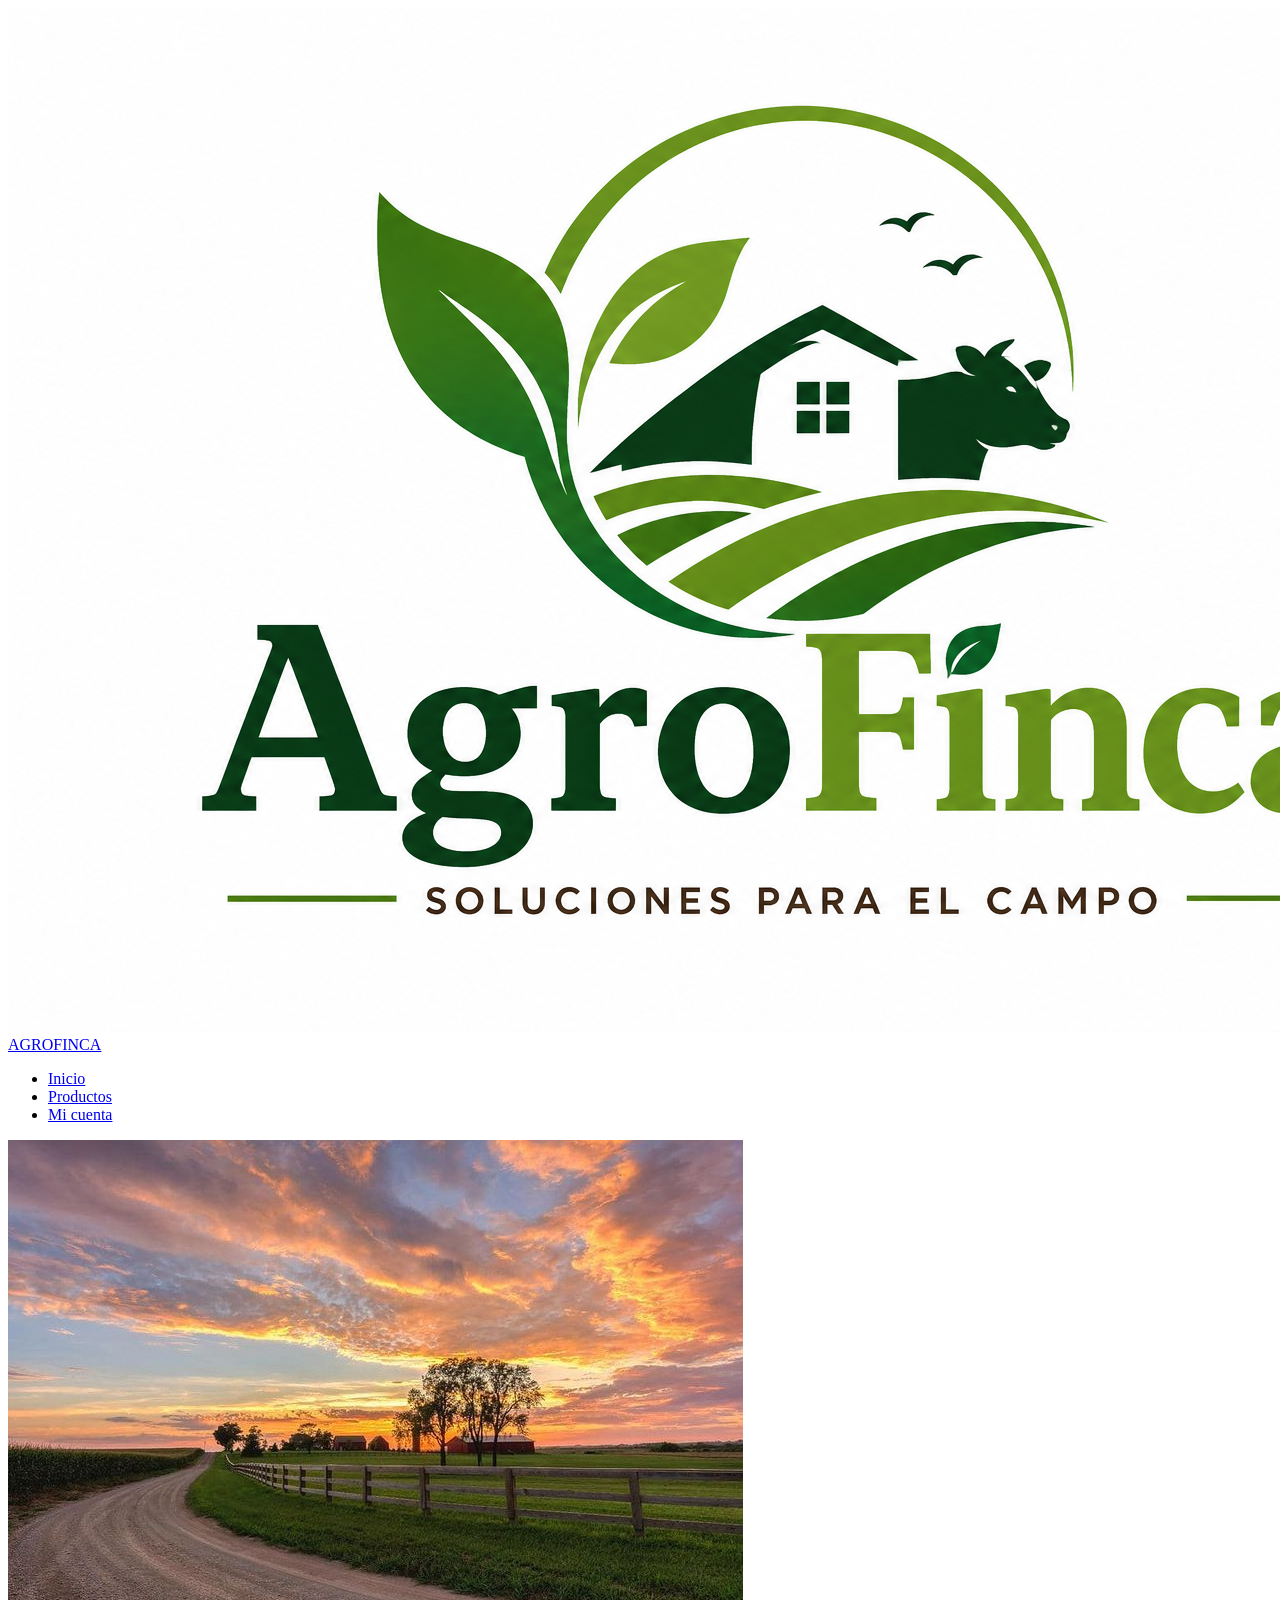
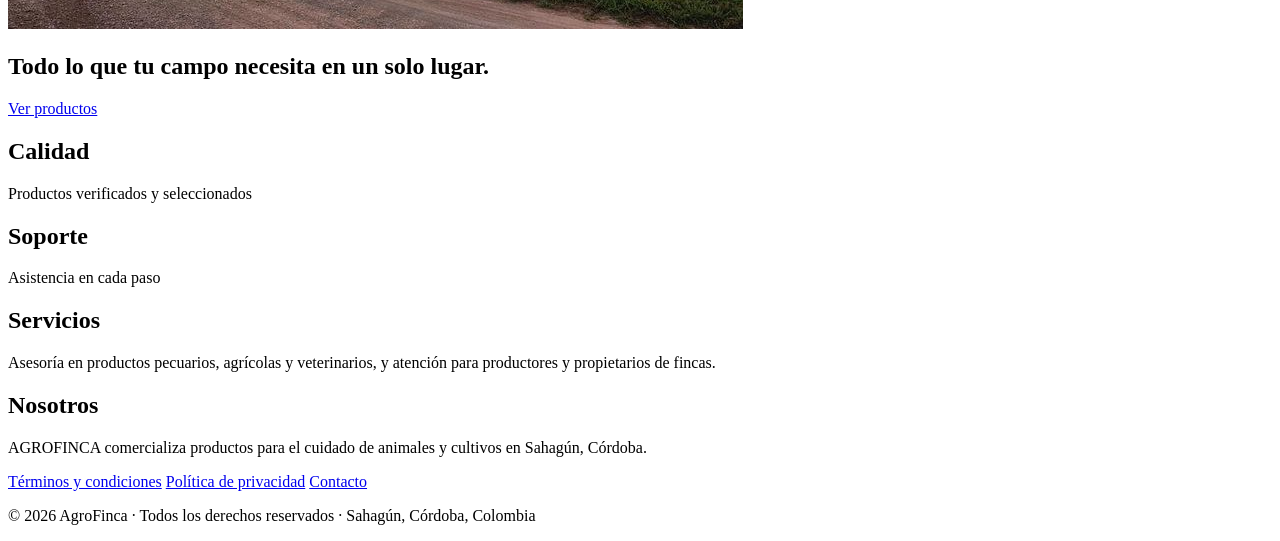
==== index.html @ 8a5b1fb6 "Add files via upload Agrega estructura HTML semántica de la página principal" ====
<!DOCTYPE html>
<html lang="es">
<head>
  <meta charset="UTF-8">
  <meta name="viewport" content="width=device-width, initial-scale=1.0">
  <title>AGROFINCA | Todo lo que tu campo necesita</title>
  <meta name="description" content="AGROFINCA: productos agropecuarios, veterinarios y alimentos para animales en Sahagún, Córdoba.">
  <link rel="preconnect" href="https://fonts.googleapis.com">
  <link href="https://fonts.googleapis.com/css2?family=Source+Sans+3:wght@400;600;700&display=swap" rel="stylesheet">
  <link rel="stylesheet" href="styles.css">
</head>
<body>

  <header class="site-header">
    <a href="index.html" class="logo"><img src="img/logo.png" alt="Logo de AGROFINCA" class="logo-img"> AGROFINCA</a>
    <nav aria-label="Menú principal">
      <ul>
        <li><a href="index.html">Inicio</a></li>
        <li><a href="productos.html">Productos</a></li>
        <li><a href="login.html">Mi cuenta</a></li>
      </ul>
    </nav>
  </header>

  <main>

    <section class="hero">
      <img src="img/hero.jpg" alt="Finca con ganado y camino de tierra">
      <h1>Todo lo que tu campo necesita en un solo lugar.</h1>
      <a href="productos.html" class="btn">Ver productos</a>

      <aside class="beneficios" aria-label="Por qué elegirnos">
        <div><h2>Calidad</h2><p>Productos verificados y seleccionados</p></div>
        <div><h2>Soporte</h2><p>Asistencia en cada paso</p></div>
      </aside>
    </section>

    <section class="info" aria-label="Servicios y nosotros">
      <article class="info__card">
        <h2>Servicios</h2>
        <p>Asesoría en productos pecuarios, agrícolas y veterinarios, y atención para productores y propietarios de fincas.</p>
      </article>
    
      <article class="info__card">
        <h2>Nosotros</h2>
        <p>AGROFINCA comercializa productos para el cuidado de animales y cultivos en Sahagún, Córdoba.</p>
      </article>
    </section>

  </main>

  <footer class="site-footer" id="contacto">
    <nav aria-label="Información legal">
      <a href="#">Términos y condiciones</a>
      <a href="#">Política de privacidad</a>
      <a href="mailto:contacto@agrofinca.com">Contacto</a>
    </nav>
    <p>© 2026 AgroFinca · Todos los derechos reservados · Sahagún, Córdoba, Colombia</p>
  </footer>

</body>
</html>
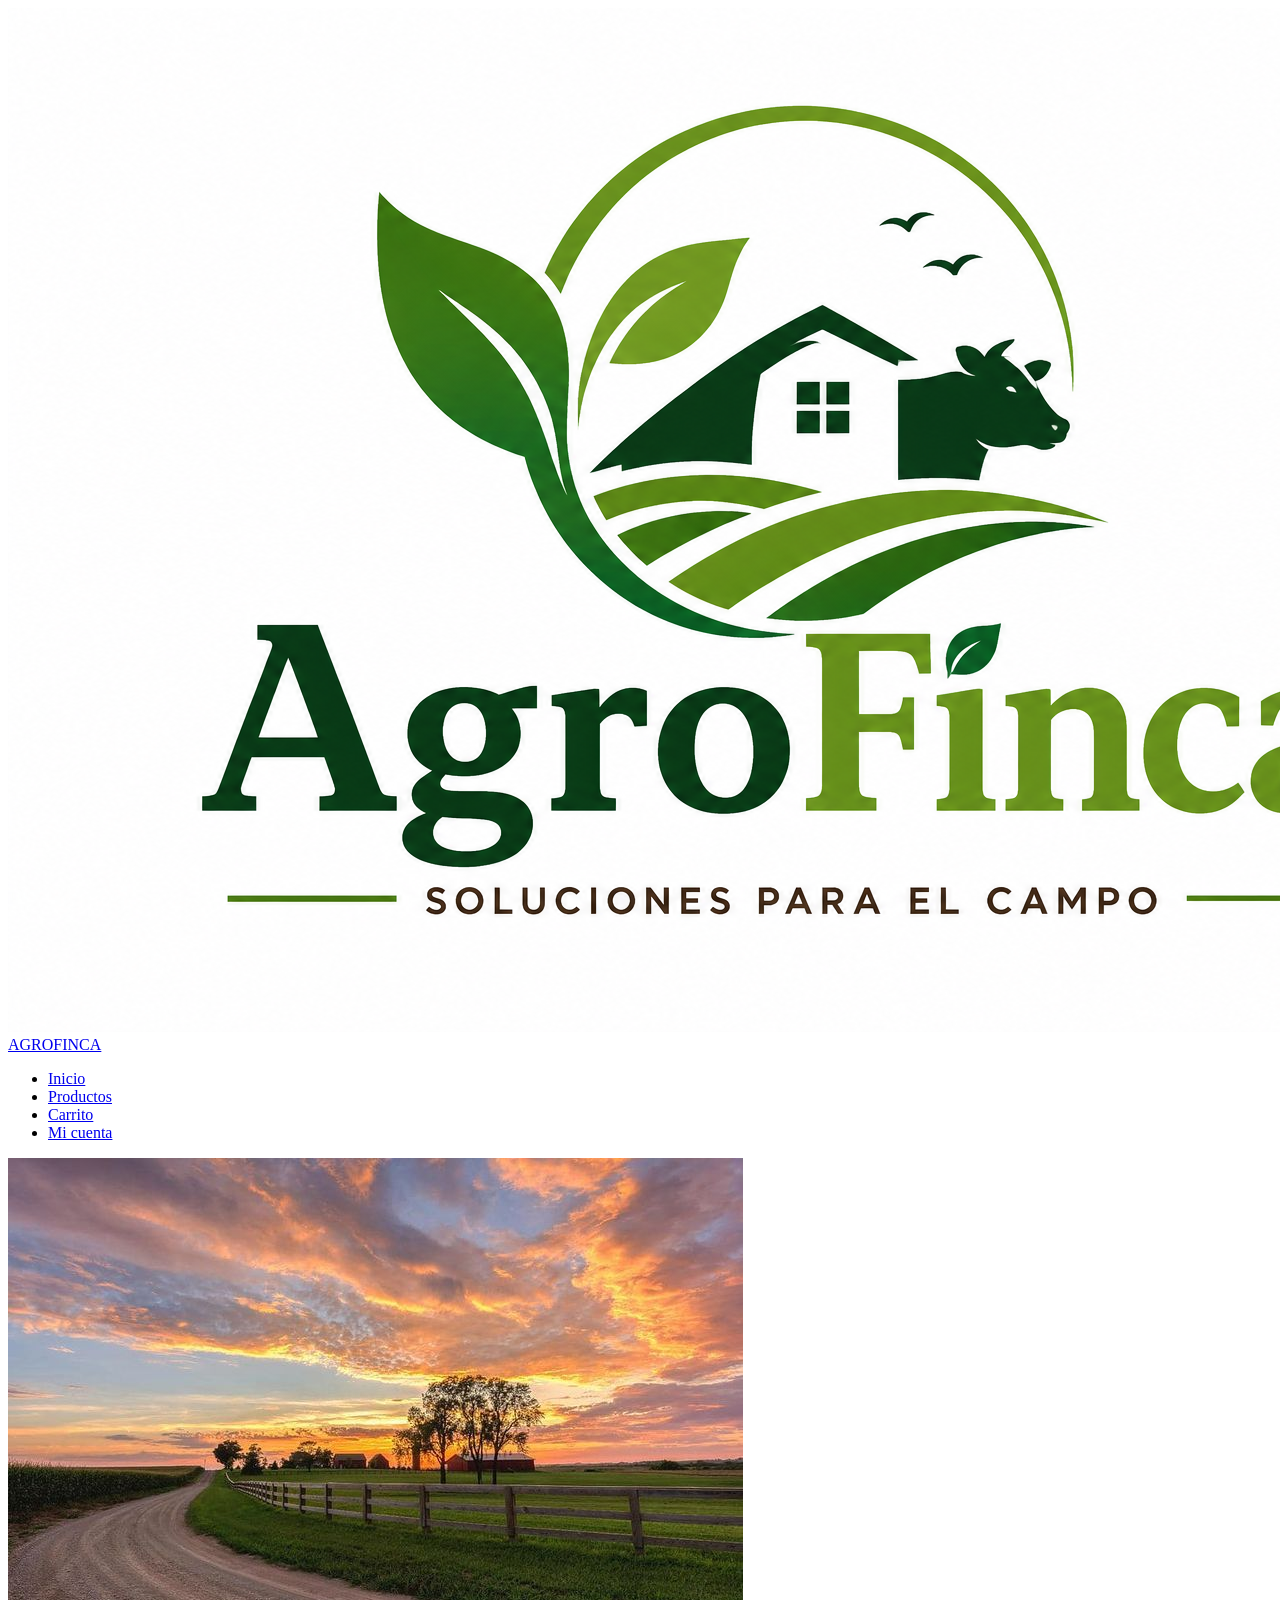
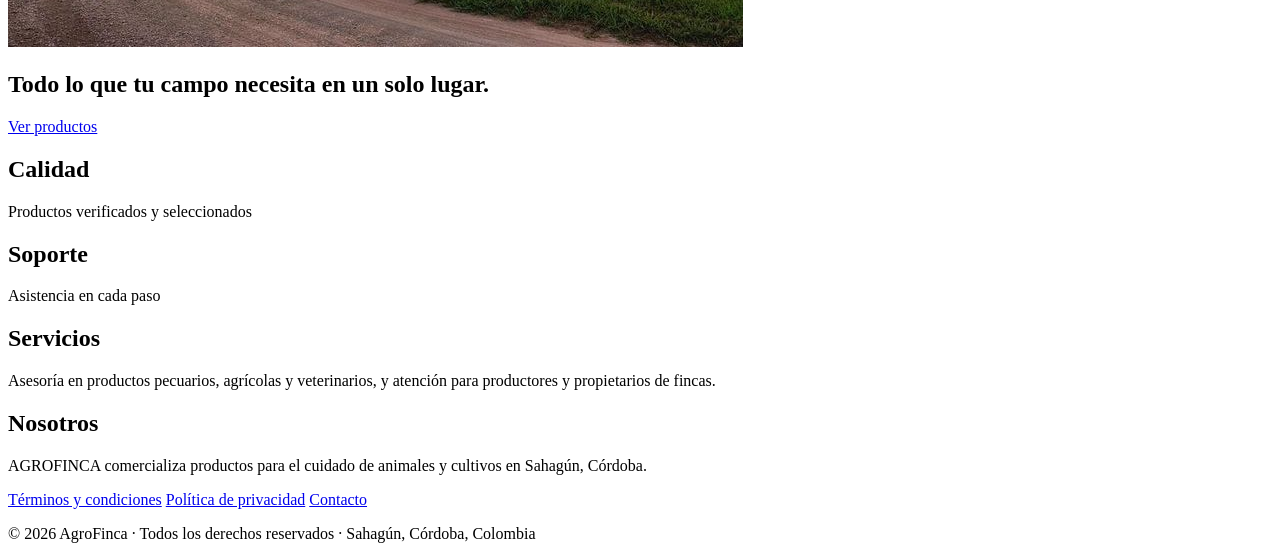
==== commit 15a8d380: "Add files via upload Agrega página de inicio con secciones de servicios y nosotros" ====
--- a/index.html
+++ b/index.html
@@ -17,6 +17,7 @@
       <ul>
         <li><a href="index.html">Inicio</a></li>
         <li><a href="productos.html">Productos</a></li>
+        <li><a href="carrito.html">Carrito</a></li>
         <li><a href="login.html">Mi cuenta</a></li>
       </ul>
     </nav>
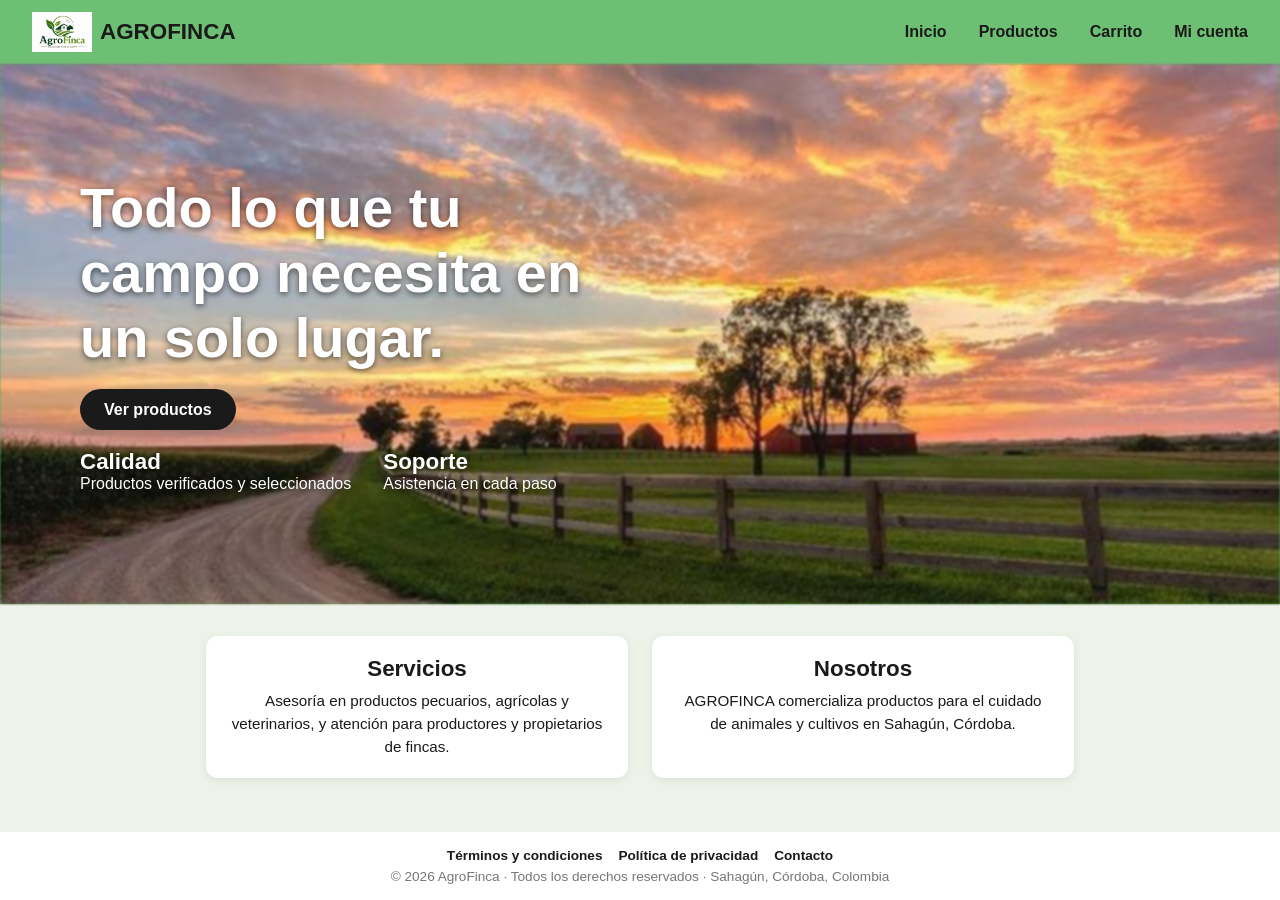
==== commit c14bed26: "Add files via upload Agrega página de inicio con secciones de servicios y nosotros" ====
--- a/index.html
+++ b/index.html
@@ -12,7 +12,15 @@
 <body>
 
   <header class="site-header">
+    <input type="checkbox" id="menu-toggle" class="menu-toggle">
+    <label for="menu-toggle" class="menu-boton" aria-label="Abrir menú">
+      <span></span>
+      <span></span>
+      <span></span>
+    </label>
+  
     <a href="index.html" class="logo"><img src="img/logo.png" alt="Logo de AGROFINCA" class="logo-img"> AGROFINCA</a>
+  
     <nav aria-label="Menú principal">
       <ul>
         <li><a href="index.html">Inicio</a></li>
--- a/styles.css
+++ b/styles.css
@@ -0,0 +1,441 @@
+:root {
+    --verde: #4caf50;
+    --verde-claro: #6dbf73;
+    --negro: #1a1a1a;
+    --gris: #d9d9d9;
+    --fondo: #eef3ea;
+    --error: #d32f2f;
+  }
+  
+  * { box-sizing: border-box; margin: 0; padding: 0; }
+  
+  
+  body {
+    font-family: 'Source Sans 3', sans-serif;
+    background: var(--fondo);
+    color: var(--negro);
+    min-height: 100vh;
+    display: grid;
+    grid-template-rows: auto 1fr auto;
+    grid-template-areas: "cabecera" "contenido" "pie";
+  }
+  .site-header { grid-area: cabecera; }
+  main { grid-area: contenido; }
+  .site-footer { grid-area: pie; }
+  
+  a { color: inherit; text-decoration: none; }
+  img { max-width: 100%; display: block; }
+  ul { list-style: none; }
+  
+  .site-header {
+    display: flex;
+    flex-wrap: wrap;
+    justify-content: space-between;
+    align-items: center;
+    gap: .5rem;
+    padding: .75rem 1rem;
+    background: var(--verde-claro);
+  }
+  .logo { display: flex; align-items: center; gap: .5rem; font-size: 1.4rem; font-weight: 700; }
+  .logo-img { height: 40px; width: auto; }
+  .site-header nav ul {
+    display: flex;
+    flex-wrap: wrap;
+    gap: 1rem;
+    font-weight: 600;
+    font-size: .95rem;
+  }
+  .site-header nav a:hover { text-decoration: underline; }
+  
+  .btn {
+    display: inline-block;
+    background: var(--negro);
+    color: #fff;
+    border: none;
+    border-radius: 999px;
+    padding: .7rem 1.5rem;
+    font: inherit;
+    font-weight: 900;
+    cursor: pointer;
+  }
+  .btn:hover { background: #000; }
+  .btn-pequeno { padding: .5rem 1rem; font-size: .9rem; }
+  
+  .hero {
+    position: relative;
+    isolation: isolate;
+    min-height: 420px;
+    display: flex;
+    flex-direction: column;
+    justify-content: center;
+    align-items: flex-start;
+    gap: 1.2rem;
+    padding: 2rem 1.2rem;
+    background: var(--verde);
+    color: #fff;
+  }
+  .hero > img {
+    position: absolute;
+    inset: 0;
+    width: 100%;
+    height: 100%;
+    object-fit: cover;
+    z-index: -1;
+    filter: blur(1px);
+  }
+  .hero h1 { font-size: 2rem; text-shadow: 0 2px 6px rgba(0,0,0,.6); max-width: 14ch; }
+  
+  
+  .beneficios {
+    display: flex;
+    gap: 2rem;
+    text-shadow: 0 2px 6px rgba(0,0,0,.6);
+  }
+  .beneficios h2 { font-size: 1.4rem; }
+  
+  
+  .titulo-seccion { padding: 1rem 1rem 0; font-size: 1.5rem; }
+  .buscador { display: block; padding: 1rem 1rem 0; }
+  .buscador input {
+    width: 100%;
+    padding: .7rem 1rem;
+    border: none;
+    border-radius: 999px;
+    background: #fff;
+    font: inherit;
+  }
+  .grid-productos {
+    display: grid;
+    grid-template-columns: 1fr;
+    gap: 1rem;
+    padding: 1rem;
+  }
+  .card {
+    display: flex;
+    align-items: center;
+    gap: .8rem;
+    padding: 1rem;
+    background: #fff;
+    border-radius: 16px;
+  }
+  .card .info { flex: 1; }
+  .card h2 { font-size: 1rem; }
+  
+  .precio {
+    color: #3aa655;
+    font-weight: 700;
+    font-size: 1.2rem;
+    margin: 0;
+  }
+  
+  .producto img {
+    width: 100px;
+    height: 85px;
+    object-fit: cover;
+    border-radius: 100px;
+    display: block;
+    margin: 10px 0;
+  }
+  
+  
+  .info-seccion { padding: 1.5rem 1rem; }
+  .info-seccion h2 { margin-bottom: .5rem; }
+  
+  
+  .formulario {
+    max-width: 560px;
+    margin: 1.5rem auto;
+    padding: 1.5rem;
+    background: #fff;
+    border-radius: 20px;
+  }
+  
+  .formulario h1 { margin-bottom: 1rem; }
+  .formulario label { display: block; margin-top: .9rem; font-weight: 700; }
+  .formulario input {
+    width: 100%;
+    margin-top: .3rem;
+    padding: .6rem;
+    border: 2px solid transparent;
+    border-radius: 6px;
+    background: var(--gris);
+    font: inherit;
+  }
+  .formulario input:user-invalid { border-color: var(--error); }
+  .formulario input:user-valid { border-color: var(--verde); }
+  .formulario input[type="checkbox"] { width: auto; }
+  .formulario .btn { width: 100%; margin-top: 1.2rem; }
+  .ayuda { font-size: .85rem; color: #555; }
+  
+  .info {
+    display: grid;
+    grid-template-columns: 1fr;
+    gap: 1.5rem;
+    max-width: 900px;
+    margin: 2rem auto;
+    padding: 0 1rem;
+  }
+  
+  .info__card {
+    background: #fff;
+    border-radius: 12px;
+    padding: 1.25rem 1.5rem;
+    box-shadow: 0 2px 8px rgba(0, 0, 0, 0.08);
+    text-align: center;
+  }
+  
+  .info__card h2 {
+    font-size: 1.4rem;
+    margin-bottom: 0.5rem;
+  }
+  
+  .info__card p {
+    font-size: 0.95rem;
+    line-height: 1.5;
+  }
+  
+
+  .site-footer { padding: 1rem; background: #fff; text-align: center; font-size: .85rem; }
+  .site-footer nav { display: flex; justify-content: center; flex-wrap: wrap; gap: 1rem; font-weight: 600; margin-bottom: .4rem; }
+  .site-footer p { color: #777; }
+  
+
+  .site-footer ul {
+    display: flex;
+    flex-wrap: wrap;
+    justify-content: center;
+    gap: 1rem;
+  }
+  
+  .boton {
+    display: block;
+    width: fit-content;
+    margin: 1rem auto 2rem;
+    padding: .75rem 3rem;
+    background: #111;
+    color: #fff;
+    border-radius: 999px;
+    text-decoration: none;
+    font-weight: 700;
+    text-align: center;
+  }
+  
+  .boton:hover,
+  .boton:focus-visible {
+    background: #333;
+  }
+
+  .detalle {
+    padding: 1rem;
+  }
+  
+  .detalle__producto {
+    display: grid;
+    gap: 1rem;
+    max-width: 1000px;
+    margin: 1rem auto;
+  }
+  
+  .detalle__imagen {
+    margin: 0;
+  }
+  
+  .detalle__imagen img {
+    width: 100%;
+    height: auto;
+    border-radius: 16px;
+    display: block;
+  }
+  
+  .detalle__encabezado {
+    display: flex;
+    justify-content: space-between;
+    align-items: center;
+    gap: 1rem;
+  }
+  
+  .detalle__encabezado h2 {
+    margin: 0;
+    font-size: 1.5rem;
+  }
+  
+  .detalle__encabezado .precio {
+    font-size: 1.6rem;
+  }
+  
+  .detalle__caracteristicas,
+  .detalle__beneficios {
+    background: #fff;
+    border-radius: 16px;
+    padding: 1rem 1.25rem;
+    box-shadow: 0 2px 8px rgba(0, 0, 0, 0.08);
+  }
+  
+  .detalle__caracteristicas h3,
+  .detalle__beneficios h3 {
+    margin: 0 0 .75rem;
+  }
+  
+  .detalle__caracteristicas dl {
+    display: grid;
+    grid-template-columns: 1fr 1fr;
+    gap: .5rem 1rem;
+    margin: 0;
+  }
+  
+  .detalle__caracteristicas dt { font-weight: 700; }
+  .detalle__caracteristicas dd { margin: 0; color: #555; }
+  
+  .detalle__beneficios ul {
+    margin: 0;
+    padding-left: 1.25rem;
+  }
+
+  .carrito {
+    padding: 1rem;
+  }
+  
+  .carrito__lista {
+    background: #fff;
+    border-radius: 16px;
+    max-width: 800px;
+    margin: 1rem auto;
+    padding: 1rem 1.25rem;
+    box-shadow: 0 2px 8px rgba(0, 0, 0, 0.08);
+  }
+  
+  .carrito__lista ul {
+    list-style: none;
+    margin: 0;
+    padding: 0;
+  }
+  
+  .carrito__item {
+    display: flex;
+    align-items: center;
+    gap: 1rem;
+    padding: .75rem 0;
+    border-bottom: 1px solid #ddd;
+  }
+  
+  .carrito__item img {
+    width: 64px;
+    height: 64px;
+    object-fit: cover;
+    border-radius: 12px;
+    flex-shrink: 0;
+  }
+  
+  .carrito__info { flex: 1; }
+  .carrito__info h2 { font-size: 1rem; margin: 0 0 .25rem; }
+  .carrito__info p { margin: 0; color: #555; }
+  
+  .carrito__total {
+    display: flex;
+    justify-content: space-between;
+    align-items: center;
+    font-size: 1.3rem;
+    font-weight: 700;
+    margin: 0;
+    padding-top: 1rem;
+  }
+  
+  @media (min-width: 768px) {
+    .hero { min-height: 480px; padding: 3rem 2.5rem; }
+    .hero h1 { font-size: 2.8rem; max-width: 18ch; }
+    .grid-productos { grid-template-columns: repeat(2, 1fr); padding: 1.5rem; }
+    .site-header { padding: .75rem 2rem; }
+    .info { grid-template-columns: repeat(2, 1fr); }
+  }
+
+  @media (min-width: 1024px) {
+    .hero { min-height: 540px; padding: 4rem 5rem; }
+    .hero h1 { font-size: 3.5rem; }
+    .grid-productos { grid-template-columns: repeat(3, 1fr); max-width: 1200px; margin: 0 auto; }
+    .titulo-seccion, .buscador { max-width: 1200px; margin: 0 auto; padding-left: 1.5rem; }
+    .site-header nav ul { gap: 2rem; font-size: 1rem; }
+  }
+  
+  @media (min-width: 768px) {
+    .detalle__producto {
+      grid-template-columns: 1fr 1fr;
+      align-items: start;
+    }
+  
+    .detalle__imagen { grid-row: span 2; }
+  
+    .detalle__beneficios,
+    .boton--comprar {
+      grid-column: 1 / -1;
+    }
+  
+    .carrito__item img { width: 80px; height: 80px; }
+    .carrito__info h2 { font-size: 1.15rem; }
+  }
+  
+
+  @media (min-width: 1024px) {
+    .detalle__encabezado h2 { font-size: 2rem; }
+    .detalle__encabezado .precio { font-size: 2rem; }
+  }
+
+  .menu-toggle {
+    position: absolute;
+    opacity: 0;
+    pointer-events: none;
+  }
+
+  .menu-boton {
+    display: none;
+  }
+  
+  @media (max-width: 767px) {
+    .site-header {
+      justify-content: flex-start;
+      gap: .75rem;
+    }
+  
+    .menu-boton {
+      display: flex;
+      flex-direction: column;
+      justify-content: center;
+      gap: 5px;
+      width: 2.5rem;
+      height: 2.5rem;
+      padding: .5rem;
+      cursor: pointer;
+    }
+  
+    .menu-boton span {
+      display: block;
+      height: 3px;
+      background: var(--negro);
+      border-radius: 2px;
+    }
+
+    .menu-toggle:focus-visible + .menu-boton {
+      outline: 3px solid var(--negro);
+      outline-offset: 2px;
+    }
+
+    .site-header nav {
+      flex-basis: 100%;
+      display: none;
+    }
+  
+    .menu-toggle:checked ~ nav {
+      display: block;
+    }
+  
+    .site-header nav ul {
+      flex-direction: column;
+      gap: 0;
+      font-size: 1.05rem;
+    }
+  
+    .site-header nav a {
+      display: block;
+      padding: .8rem 0;
+      border-top: 1px solid rgba(0, 0, 0, 0.15);
+    }
+  }
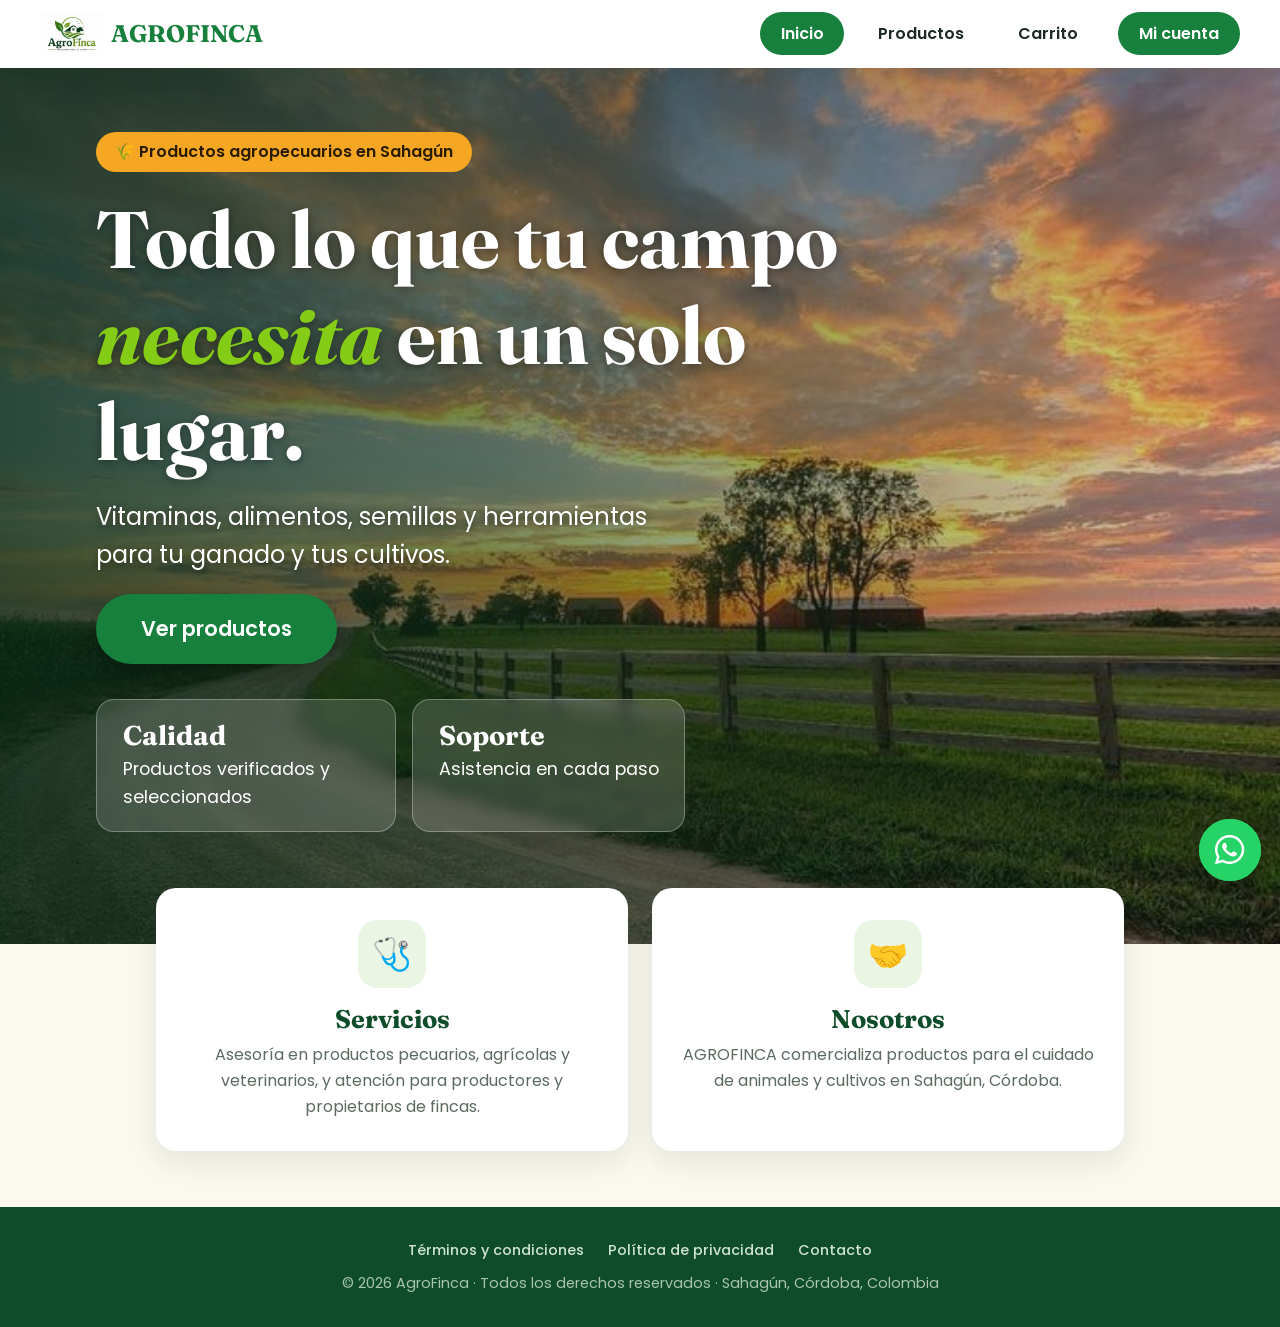
==== commit 8d34f579: "Add files via upload" ====
--- a/index.html
+++ b/index.html
@@ -5,8 +5,10 @@
   <meta name="viewport" content="width=device-width, initial-scale=1.0">
   <title>AGROFINCA | Todo lo que tu campo necesita</title>
   <meta name="description" content="AGROFINCA: productos agropecuarios, veterinarios y alimentos para animales en Sahagún, Córdoba.">
+  <link rel="stylesheet" href="https://cdnjs.cloudflare.com/ajax/libs/font-awesome/6.5.2/css/all.min.css">
   <link rel="preconnect" href="https://fonts.googleapis.com">
-  <link href="https://fonts.googleapis.com/css2?family=Source+Sans+3:wght@400;600;700&display=swap" rel="stylesheet">
+  <link rel="preconnect" href="https://fonts.gstatic.com" crossorigin>
+  <link href="https://fonts.googleapis.com/css2?family=Fraunces:ital,wght@0,600;0,700;1,600&family=Poppins:wght@400;500;600;700&display=swap" rel="stylesheet">
   <link rel="stylesheet" href="styles.css">
 </head>
 <body>
@@ -23,7 +25,7 @@
   
     <nav aria-label="Menú principal">
       <ul>
-        <li><a href="index.html">Inicio</a></li>
+        <li><a href="index.html" aria-current="page">Inicio</a></li>
         <li><a href="productos.html">Productos</a></li>
         <li><a href="carrito.html">Carrito</a></li>
         <li><a href="login.html">Mi cuenta</a></li>
@@ -35,7 +37,9 @@
 
     <section class="hero">
       <img src="img/hero.jpg" alt="Finca con ganado y camino de tierra">
-      <h1>Todo lo que tu campo necesita en un solo lugar.</h1>
+      <span class="hero__etiqueta">🌾 Productos agropecuarios en Sahagún</span>
+      <h1>Todo lo que tu campo <em>necesita</em> en un solo lugar.</h1>
+      <p class="hero__texto">Vitaminas, alimentos, semillas y herramientas para tu ganado y tus cultivos.</p>
       <a href="productos.html" class="btn">Ver productos</a>
 
       <aside class="beneficios" aria-label="Por qué elegirnos">
@@ -67,6 +71,10 @@
     <p>© 2026 AgroFinca · Todos los derechos reservados · Sahagún, Córdoba, Colombia</p>
   </footer>
 
+  <a class="whatsapp" href="https://wa.me/57XXXXXXXXXX?text=Hola%20AGROFINCA%2C%20quiero%20información%20de%20sus%20productos" target="_blank" rel="noopener" aria-label="Escribir por WhatsApp">
+    <i class="fa-brands fa-whatsapp"></i>
+  </a>
+
 </body>
 </html>
 
--- a/styles.css
+++ b/styles.css
@@ -1,441 +1,234 @@
-:root {
-    --verde: #4caf50;
-    --verde-claro: #6dbf73;
-    --negro: #1a1a1a;
-    --gris: #d9d9d9;
-    --fondo: #eef3ea;
-    --error: #d32f2f;
-  }
-  
-  * { box-sizing: border-box; margin: 0; padding: 0; }
-  
-  
-  body {
-    font-family: 'Source Sans 3', sans-serif;
-    background: var(--fondo);
-    color: var(--negro);
-    min-height: 100vh;
-    display: grid;
-    grid-template-rows: auto 1fr auto;
-    grid-template-areas: "cabecera" "contenido" "pie";
-  }
-  .site-header { grid-area: cabecera; }
-  main { grid-area: contenido; }
-  .site-footer { grid-area: pie; }
-  
-  a { color: inherit; text-decoration: none; }
-  img { max-width: 100%; display: block; }
-  ul { list-style: none; }
-  
-  .site-header {
-    display: flex;
-    flex-wrap: wrap;
-    justify-content: space-between;
-    align-items: center;
-    gap: .5rem;
-    padding: .75rem 1rem;
-    background: var(--verde-claro);
-  }
-  .logo { display: flex; align-items: center; gap: .5rem; font-size: 1.4rem; font-weight: 700; }
-  .logo-img { height: 40px; width: auto; }
-  .site-header nav ul {
-    display: flex;
-    flex-wrap: wrap;
-    gap: 1rem;
-    font-weight: 600;
-    font-size: .95rem;
-  }
-  .site-header nav a:hover { text-decoration: underline; }
-  
-  .btn {
-    display: inline-block;
-    background: var(--negro);
-    color: #fff;
-    border: none;
-    border-radius: 999px;
-    padding: .7rem 1.5rem;
-    font: inherit;
-    font-weight: 900;
-    cursor: pointer;
-  }
-  .btn:hover { background: #000; }
-  .btn-pequeno { padding: .5rem 1rem; font-size: .9rem; }
-  
-  .hero {
-    position: relative;
-    isolation: isolate;
-    min-height: 420px;
-    display: flex;
-    flex-direction: column;
-    justify-content: center;
-    align-items: flex-start;
-    gap: 1.2rem;
-    padding: 2rem 1.2rem;
-    background: var(--verde);
-    color: #fff;
-  }
-  .hero > img {
-    position: absolute;
-    inset: 0;
-    width: 100%;
-    height: 100%;
-    object-fit: cover;
-    z-index: -1;
-    filter: blur(1px);
-  }
-  .hero h1 { font-size: 2rem; text-shadow: 0 2px 6px rgba(0,0,0,.6); max-width: 14ch; }
-  
-  
-  .beneficios {
-    display: flex;
-    gap: 2rem;
-    text-shadow: 0 2px 6px rgba(0,0,0,.6);
-  }
-  .beneficios h2 { font-size: 1.4rem; }
-  
-  
-  .titulo-seccion { padding: 1rem 1rem 0; font-size: 1.5rem; }
-  .buscador { display: block; padding: 1rem 1rem 0; }
-  .buscador input {
-    width: 100%;
-    padding: .7rem 1rem;
-    border: none;
-    border-radius: 999px;
-    background: #fff;
-    font: inherit;
-  }
-  .grid-productos {
-    display: grid;
-    grid-template-columns: 1fr;
-    gap: 1rem;
-    padding: 1rem;
-  }
-  .card {
-    display: flex;
-    align-items: center;
-    gap: .8rem;
-    padding: 1rem;
-    background: #fff;
-    border-radius: 16px;
-  }
-  .card .info { flex: 1; }
-  .card h2 { font-size: 1rem; }
-  
-  .precio {
-    color: #3aa655;
-    font-weight: 700;
-    font-size: 1.2rem;
-    margin: 0;
-  }
-  
-  .producto img {
-    width: 100px;
-    height: 85px;
-    object-fit: cover;
-    border-radius: 100px;
-    display: block;
-    margin: 10px 0;
-  }
-  
-  
-  .info-seccion { padding: 1.5rem 1rem; }
-  .info-seccion h2 { margin-bottom: .5rem; }
-  
-  
-  .formulario {
-    max-width: 560px;
-    margin: 1.5rem auto;
-    padding: 1.5rem;
-    background: #fff;
-    border-radius: 20px;
-  }
-  
-  .formulario h1 { margin-bottom: 1rem; }
-  .formulario label { display: block; margin-top: .9rem; font-weight: 700; }
-  .formulario input {
-    width: 100%;
-    margin-top: .3rem;
-    padding: .6rem;
-    border: 2px solid transparent;
-    border-radius: 6px;
-    background: var(--gris);
-    font: inherit;
-  }
-  .formulario input:user-invalid { border-color: var(--error); }
-  .formulario input:user-valid { border-color: var(--verde); }
-  .formulario input[type="checkbox"] { width: auto; }
-  .formulario .btn { width: 100%; margin-top: 1.2rem; }
-  .ayuda { font-size: .85rem; color: #555; }
-  
-  .info {
-    display: grid;
-    grid-template-columns: 1fr;
-    gap: 1.5rem;
-    max-width: 900px;
-    margin: 2rem auto;
-    padding: 0 1rem;
-  }
-  
-  .info__card {
-    background: #fff;
-    border-radius: 12px;
-    padding: 1.25rem 1.5rem;
-    box-shadow: 0 2px 8px rgba(0, 0, 0, 0.08);
-    text-align: center;
-  }
-  
-  .info__card h2 {
-    font-size: 1.4rem;
-    margin-bottom: 0.5rem;
-  }
-  
-  .info__card p {
-    font-size: 0.95rem;
-    line-height: 1.5;
-  }
-  
-
-  .site-footer { padding: 1rem; background: #fff; text-align: center; font-size: .85rem; }
-  .site-footer nav { display: flex; justify-content: center; flex-wrap: wrap; gap: 1rem; font-weight: 600; margin-bottom: .4rem; }
-  .site-footer p { color: #777; }
-  
-
-  .site-footer ul {
-    display: flex;
-    flex-wrap: wrap;
-    justify-content: center;
-    gap: 1rem;
-  }
-  
-  .boton {
-    display: block;
-    width: fit-content;
-    margin: 1rem auto 2rem;
-    padding: .75rem 3rem;
-    background: #111;
-    color: #fff;
-    border-radius: 999px;
-    text-decoration: none;
-    font-weight: 700;
-    text-align: center;
-  }
-  
-  .boton:hover,
-  .boton:focus-visible {
-    background: #333;
-  }
-
-  .detalle {
-    padding: 1rem;
-  }
-  
-  .detalle__producto {
-    display: grid;
-    gap: 1rem;
-    max-width: 1000px;
-    margin: 1rem auto;
-  }
-  
-  .detalle__imagen {
-    margin: 0;
-  }
-  
-  .detalle__imagen img {
-    width: 100%;
-    height: auto;
-    border-radius: 16px;
-    display: block;
-  }
-  
-  .detalle__encabezado {
-    display: flex;
-    justify-content: space-between;
-    align-items: center;
-    gap: 1rem;
-  }
-  
-  .detalle__encabezado h2 {
-    margin: 0;
-    font-size: 1.5rem;
-  }
-  
-  .detalle__encabezado .precio {
-    font-size: 1.6rem;
-  }
-  
-  .detalle__caracteristicas,
-  .detalle__beneficios {
-    background: #fff;
-    border-radius: 16px;
-    padding: 1rem 1.25rem;
-    box-shadow: 0 2px 8px rgba(0, 0, 0, 0.08);
-  }
-  
-  .detalle__caracteristicas h3,
-  .detalle__beneficios h3 {
-    margin: 0 0 .75rem;
-  }
-  
-  .detalle__caracteristicas dl {
-    display: grid;
-    grid-template-columns: 1fr 1fr;
-    gap: .5rem 1rem;
-    margin: 0;
-  }
-  
-  .detalle__caracteristicas dt { font-weight: 700; }
-  .detalle__caracteristicas dd { margin: 0; color: #555; }
-  
-  .detalle__beneficios ul {
-    margin: 0;
-    padding-left: 1.25rem;
-  }
-
-  .carrito {
-    padding: 1rem;
-  }
-  
-  .carrito__lista {
-    background: #fff;
-    border-radius: 16px;
-    max-width: 800px;
-    margin: 1rem auto;
-    padding: 1rem 1.25rem;
-    box-shadow: 0 2px 8px rgba(0, 0, 0, 0.08);
-  }
-  
-  .carrito__lista ul {
-    list-style: none;
-    margin: 0;
-    padding: 0;
-  }
-  
-  .carrito__item {
-    display: flex;
-    align-items: center;
-    gap: 1rem;
-    padding: .75rem 0;
-    border-bottom: 1px solid #ddd;
-  }
-  
-  .carrito__item img {
-    width: 64px;
-    height: 64px;
-    object-fit: cover;
-    border-radius: 12px;
-    flex-shrink: 0;
-  }
-  
-  .carrito__info { flex: 1; }
-  .carrito__info h2 { font-size: 1rem; margin: 0 0 .25rem; }
-  .carrito__info p { margin: 0; color: #555; }
-  
-  .carrito__total {
-    display: flex;
-    justify-content: space-between;
-    align-items: center;
-    font-size: 1.3rem;
-    font-weight: 700;
-    margin: 0;
-    padding-top: 1rem;
-  }
-  
-  @media (min-width: 768px) {
-    .hero { min-height: 480px; padding: 3rem 2.5rem; }
-    .hero h1 { font-size: 2.8rem; max-width: 18ch; }
-    .grid-productos { grid-template-columns: repeat(2, 1fr); padding: 1.5rem; }
-    .site-header { padding: .75rem 2rem; }
-    .info { grid-template-columns: repeat(2, 1fr); }
-  }
-
-  @media (min-width: 1024px) {
-    .hero { min-height: 540px; padding: 4rem 5rem; }
-    .hero h1 { font-size: 3.5rem; }
-    .grid-productos { grid-template-columns: repeat(3, 1fr); max-width: 1200px; margin: 0 auto; }
-    .titulo-seccion, .buscador { max-width: 1200px; margin: 0 auto; padding-left: 1.5rem; }
-    .site-header nav ul { gap: 2rem; font-size: 1rem; }
-  }
-  
-  @media (min-width: 768px) {
-    .detalle__producto {
-      grid-template-columns: 1fr 1fr;
-      align-items: start;
-    }
-  
-    .detalle__imagen { grid-row: span 2; }
-  
-    .detalle__beneficios,
-    .boton--comprar {
-      grid-column: 1 / -1;
-    }
-  
-    .carrito__item img { width: 80px; height: 80px; }
-    .carrito__info h2 { font-size: 1.15rem; }
-  }
-  
-
-  @media (min-width: 1024px) {
-    .detalle__encabezado h2 { font-size: 2rem; }
-    .detalle__encabezado .precio { font-size: 2rem; }
-  }
-
-  .menu-toggle {
-    position: absolute;
-    opacity: 0;
-    pointer-events: none;
-  }
-
-  .menu-boton {
-    display: none;
-  }
-  
-  @media (max-width: 767px) {
-    .site-header {
-      justify-content: flex-start;
-      gap: .75rem;
-    }
-  
-    .menu-boton {
-      display: flex;
-      flex-direction: column;
-      justify-content: center;
-      gap: 5px;
-      width: 2.5rem;
-      height: 2.5rem;
-      padding: .5rem;
-      cursor: pointer;
-    }
-  
-    .menu-boton span {
-      display: block;
-      height: 3px;
-      background: var(--negro);
-      border-radius: 2px;
-    }
-
-    .menu-toggle:focus-visible + .menu-boton {
-      outline: 3px solid var(--negro);
-      outline-offset: 2px;
-    }
-
-    .site-header nav {
-      flex-basis: 100%;
-      display: none;
-    }
-  
-    .menu-toggle:checked ~ nav {
-      display: block;
-    }
-  
-    .site-header nav ul {
-      flex-direction: column;
-      gap: 0;
-      font-size: 1.05rem;
-    }
-  
-    .site-header nav a {
-      display: block;
-      padding: .8rem 0;
-      border-top: 1px solid rgba(0, 0, 0, 0.15);
-    }
-  }+:root{
+  --verde-900:#0f4d2a; --verde-700:#16803c; --verde-500:#22a24d; --lima:#84cc16;
+  --ambar:#f5a623; --crema:#fbf8ef; --texto:#1d2a22; --gris-txt:#5b6b60;
+  --campo:#eef2ea; --error:#d32f2f;
+  --sombra:0 10px 30px rgba(20,57,31,.10); --sombra-lg:0 18px 40px rgba(20,57,31,.18);
+}
+*{ box-sizing:border-box; margin:0; padding:0; }
+html{ scroll-behavior:smooth; }
+body{
+  font-family:'Poppins',sans-serif; background:var(--crema); color:var(--texto); line-height:1.6;
+  min-height:100vh; display:grid; grid-template-rows:auto 1fr auto;
+  grid-template-areas:"cabecera" "contenido" "pie";
+}
+.site-header{ grid-area:cabecera; } main{ grid-area:contenido; } .site-footer{ grid-area:pie; }
+a{ color:inherit; text-decoration:none; }
+img{ max-width:100%; display:block; }
+ul{ list-style:none; }
+h1,h2,h3{ font-family:'Fraunces',serif; color:var(--verde-900); line-height:1.2; }
+:focus-visible{ outline:3px solid var(--ambar); outline-offset:2px; }
+
+.site-header{
+  position:sticky; top:0; z-index:100;
+  display:flex; flex-wrap:wrap; justify-content:space-between; align-items:center; gap:.5rem;
+  padding:.7rem 1.2rem; background:rgba(255,255,255,.95); backdrop-filter:blur(8px);
+  box-shadow:0 4px 20px rgba(20,57,31,.10);
+}
+.logo{ display:flex; align-items:center; gap:.5rem; font-family:'Fraunces',serif; font-size:1.5rem; font-weight:700; color:var(--verde-700); }
+.logo-img{ height:42px; width:auto; }
+.site-header nav ul{ display:flex; flex-wrap:wrap; gap:.3rem; font-weight:500; font-size:1rem; }
+.site-header nav a{ color:var(--texto); }
+
+.btn,.boton{
+  display:inline-block; background:var(--verde-700); color:#fff; border:none; border-radius:999px;
+  padding:.8rem 1.8rem; font:inherit; font-weight:600; text-align:center; cursor:pointer; transition:.25s;
+}
+.btn:hover,.boton:hover,.boton:focus-visible{ background:var(--verde-900); transform:translateY(-2px); box-shadow:var(--sombra); }
+.btn-pequeno{ padding:.6rem 1.2rem; font-size:.95rem; }
+.boton{ display:block; width:fit-content; margin:1rem auto 3rem; padding:.9rem 3.5rem; background:var(--ambar); color:#2b1c00; font-size:1.1rem; }
+.boton:hover,.boton:focus-visible{ background:#ffb93d; }
+
+.hero{
+  position:relative; isolation:isolate; min-height:80vh;
+  display:flex; flex-direction:column; justify-content:center; align-items:flex-start; gap:1.2rem;
+  padding:4rem 1.4rem 6rem; color:#fff; overflow:hidden;
+  background:linear-gradient(135deg,var(--verde-900),var(--verde-500));
+}
+.hero > img{ position:absolute; inset:0; width:100%; height:100%; object-fit:cover; z-index:-2; }
+.hero::after{ content:""; position:absolute; inset:0; z-index:-1;
+  background:linear-gradient(90deg,rgba(8,45,22,.78),rgba(8,45,22,.12)); }
+.hero__etiqueta{ background:var(--ambar); color:#2b1c00; font-weight:600; font-size:1rem; padding:.45rem 1.2rem; border-radius:999px; }
+.hero h1{ color:#fff; font-size:clamp(2.6rem,9vw,5rem); max-width:15ch; text-shadow:0 2px 10px rgba(0,0,0,.4); }
+.hero h1 em{ color:var(--lima); font-style:italic; }
+.hero__texto{ max-width:40ch; font-size:clamp(1.2rem,3vw,1.5rem); text-shadow:0 2px 8px rgba(0,0,0,.5); }
+.hero .btn{ background:var(--ambar); color:#2b1c00; padding:1.15rem 2.8rem; font-size:1.3rem; box-shadow:0 10px 25px rgba(0,0,0,.25); }
+.hero .btn:hover{ background:#ffb93d; box-shadow:0 10px 25px rgba(0,0,0,.3); }
+.beneficios{ display:flex; flex-wrap:wrap; gap:1rem; margin-top:1rem; }
+.beneficios div{ background:rgba(255,255,255,.15); backdrop-filter:blur(6px); border:1px solid rgba(255,255,255,.3);
+  border-radius:18px; padding:1.2rem 1.6rem; max-width:300px; }
+.beneficios h2{ color:#fff; font-size:1.7rem; margin-bottom:.2rem; }
+.beneficios p{ font-size:1.1rem; }
+
+section.info{ display:grid; grid-template-columns:1fr; gap:1.5rem; max-width:1000px; margin:-3.5rem auto 3.5rem; padding:0 1rem; position:relative; z-index:3; }
+.info__card{ background:#fff; border-radius:20px; padding:2rem 1.8rem; box-shadow:var(--sombra); text-align:center; transition:.3s; }
+.info__card:hover{ transform:translateY(-6px); box-shadow:var(--sombra-lg); }
+.info__card::before{ content:"🩺"; display:grid; place-items:center; width:68px; height:68px; margin:0 auto 1rem;
+  background:#eaf5e4; border-radius:20px; font-size:2rem; }
+.info__card:nth-child(2)::before{ content:"🤝"; }
+.info__card h2{ font-size:1.6rem; margin-bottom:.5rem; }
+.info__card p{ color:var(--gris-txt); }
+
+.titulo-seccion{ font-size:clamp(2rem,6vw,3rem); text-align:center; padding:2rem 1rem 0; }
+.buscador{ display:block; max-width:600px; margin:1.2rem auto 0; padding:0 1rem; }
+.buscador input{ width:100%; padding:1rem 1.5rem; font:inherit; font-size:1.1rem; border:2px solid transparent;
+  border-radius:999px; background:#fff; box-shadow:var(--sombra); }
+.buscador input:focus{ outline:none; border-color:var(--lima); }
+.grid-productos{ display:grid; grid-template-columns:1fr; gap:1.6rem; max-width:1200px; margin:0 auto; padding:2rem 1rem 3rem; }
+.card{ display:flex; flex-direction:column; background:#fff; border-radius:20px; overflow:hidden; box-shadow:var(--sombra); transition:.3s; }
+.card:hover{ transform:translateY(-6px); box-shadow:var(--sombra-lg); }
+.card .info{ flex:1; display:flex; flex-direction:column; gap:.3rem; }
+.card .info > *{ padding:0 1.4rem; }
+.card .info img{ order:-1; width:100%; aspect-ratio:4/3; object-fit:cover; padding:0; margin-bottom:1rem; }
+.card h2{ font-size:1.5rem; }
+.card .info p{ font-size:1.1rem; color:var(--gris-txt); }
+.card .info p.precio{ font-size:1.7rem; font-weight:700; color:var(--verde-500); }
+.card .btn-pequeno{ margin:1rem 1.4rem 1.4rem; padding:.9rem 1rem; font-size:1.05rem; }
+.card .btn-pequeno:hover{ background:var(--ambar); color:#2b1c00; }
+.precio{ color:var(--verde-500); font-weight:700; font-size:1.2rem; margin:0; }
+
+main:has(> .formulario){ padding:2.5rem 1rem; background:radial-gradient(circle at 15% 10%,#d7ecc8,transparent 45%),radial-gradient(circle at 90% 90%,#fde9c2,transparent 40%); }
+.formulario{ max-width:540px; margin:0 auto; padding:2rem 1.6rem; background:#fff; border-radius:24px; box-shadow:var(--sombra-lg); }
+.formulario h1{ font-size:2rem; margin-bottom:.8rem; }
+.formulario label{ display:block; margin-top:1rem; font-weight:600; font-size:.95rem; }
+.formulario input{ width:100%; margin-top:.3rem; padding:.8rem 1rem; border:2px solid transparent; border-radius:12px; background:var(--campo); font:inherit; transition:.2s; }
+.formulario input:focus{ outline:none; border-color:var(--lima); background:#fff; }
+.formulario input:user-invalid{ border-color:var(--error); background:#fff5f5; }
+.formulario input:user-valid{ border-color:var(--verde-500); }
+.formulario input[type="checkbox"]{ width:auto; margin-right:.4rem; }
+.formulario .btn{ width:100%; margin-top:1.5rem; padding:1rem; font-size:1.05rem; }
+
+.ayuda{ display:block; font-size:.85rem; color:var(--gris-txt); margin-top:.8rem; }
+.ayuda a{ color:var(--verde-700); }
+
+.detalle{ padding:1rem; }
+.detalle__producto{ display:grid; gap:1.2rem; max-width:1000px; margin:1.5rem auto 0; }
+.detalle__imagen{ margin:0; }
+.detalle__imagen img{ width:100%; height:auto; border-radius:20px; box-shadow:var(--sombra); }
+.detalle__encabezado{ display:flex; justify-content:space-between; align-items:center; gap:1rem; }
+.detalle__encabezado h2{ font-size:1.8rem; }
+.detalle__encabezado .precio{ font-size:1.9rem; }
+.detalle__caracteristicas,.detalle__beneficios{ background:#fff; border-radius:20px; padding:1.3rem 1.5rem; box-shadow:var(--sombra); }
+.detalle__caracteristicas h3,.detalle__beneficios h3{ margin-bottom:.8rem; font-size:1.3rem; }
+.detalle__caracteristicas dl{ display:grid; grid-template-columns:1fr 1fr; gap:.6rem 1rem; }
+.detalle__caracteristicas dt{ font-weight:600; }
+.detalle__caracteristicas dd{ color:var(--gris-txt); }
+.detalle__beneficios ul{ display:grid; gap:.5rem; }
+.detalle__beneficios li::before{ content:"✔ "; color:var(--verde-500); font-weight:700; }
+
+.carrito{ padding:1rem; }
+.carrito__lista{ max-width:800px; margin:1.5rem auto; padding:1.2rem 1.5rem; background:#fff; border-radius:20px; box-shadow:var(--sombra); }
+.carrito__item{ display:flex; align-items:center; gap:1rem; padding:.9rem 0; border-bottom:1px solid #e4e9dd; }
+.carrito__item img{ width:72px; height:72px; object-fit:cover; border-radius:14px; flex-shrink:0; }
+.carrito__info{ flex:1; }
+.carrito__info h2{ font-size:1.1rem; margin-bottom:.1rem; }
+.carrito__info p{ color:var(--gris-txt); }
+.carrito__total{ display:flex; justify-content:space-between; align-items:center; font-size:1.3rem; font-weight:700; padding-top:1.1rem; }
+.carrito__total .precio{ font-size:1.8rem; }
+
+.site-footer{ padding:2rem 1rem; background:var(--verde-900); color:#cfe3d3; text-align:center; font-size:.9rem; }
+.site-footer nav,.site-footer ul{ display:flex; flex-wrap:wrap; justify-content:center; gap:.5rem 1.5rem; font-weight:500; margin-bottom:.6rem; }
+.site-footer a:hover{ color:var(--lima); }
+.site-footer p{ color:#a9c4af; }
+
+.menu-toggle{ position:absolute; opacity:0; pointer-events:none; }
+.menu-boton{ display:none; }
+@media (max-width:767px){
+  .site-header{ justify-content:flex-start; gap:.75rem; }
+  .menu-boton{ display:flex; flex-direction:column; justify-content:center; gap:5px; width:2.6rem; height:2.6rem; padding:.55rem; cursor:pointer; background:var(--verde-700); border-radius:12px; }
+  .menu-boton span{ display:block; height:3px; background:#fff; border-radius:2px; }
+  .menu-toggle:focus-visible + .menu-boton{ outline:3px solid var(--ambar); outline-offset:2px; }
+  .site-header nav{ flex-basis:100%; display:none; }
+  .menu-toggle:checked ~ nav{ display:block; }
+  .site-header nav ul{ flex-direction:column; gap:0; font-size:1.05rem; }
+  .site-header nav a{ display:block; padding:.8rem 0; border-top:1px solid rgba(0,0,0,.1); }
+  .site-header nav a[aria-current="page"]{ color:var(--verde-700); font-weight:700; }
+}
+
+@media (min-width:768px){
+  .site-header{ padding:.8rem 2.5rem; }
+  .site-header nav a{ padding:.6rem 1.3rem; border-radius:999px; font-weight:600; transition:.25s; }
+  .site-header nav a:hover{ background:#e3f5e6; color:var(--verde-700); }
+  .site-header nav a[aria-current="page"]{ background:var(--verde-700); color:#fff; }
+  .site-header nav li:last-child a{ background:var(--ambar); color:#2b1c00; margin-left:.4rem; }
+  .site-header nav li:last-child a:hover{ background:#ffb93d; transform:translateY(-2px); box-shadow:var(--sombra); }
+  .hero{ padding:4rem 3rem 6rem; }
+  .grid-productos{ grid-template-columns:repeat(2,1fr); }
+  section.info{ grid-template-columns:repeat(2,1fr); }
+  .detalle__producto{ grid-template-columns:1fr 1fr; align-items:start; }
+  .detalle__imagen{ grid-row:span 2; }
+  .detalle__beneficios,.boton--comprar{ grid-column:1/-1; }
+  .carrito__item img{ width:88px; height:88px; }
+}
+@media (min-width:1024px){
+  .hero{ padding:4rem 6rem 7rem; min-height:88vh; }
+  .grid-productos{ grid-template-columns:repeat(3,1fr); }
+  .site-header nav ul{ gap:.8rem; font-size:1rem; }
+  .detalle__encabezado h2{ font-size:2.2rem; }
+}
+@media (prefers-reduced-motion:reduce){ *{ transition:none!important; } }
+
+.whatsapp{
+  position:fixed; right:1.2rem; bottom:1.2rem; z-index:200;
+  width:62px; height:62px; border-radius:50%;
+  display:grid; place-items:center;
+  background:#25d366; color:#fff; font-size:2.1rem;
+  box-shadow:0 8px 22px rgba(0,0,0,.3); transition:.25s;
+}
+.whatsapp:hover{ transform:scale(1.12); background:#1ebe5b; }
+.whatsapp::after{
+  content:""; position:absolute; inset:0; border-radius:50%;
+  border:3px solid #25d366; animation:latido 2s ease-out infinite;
+}
+@keyframes latido{ from{ transform:scale(1); opacity:.8; } to{ transform:scale(1.6); opacity:0; } }
+
+.btn,
+.boton,
+.hero .btn,
+.card .btn-pequeno,
+.formulario .btn,
+.boton--pagar,
+.site-header nav li:last-child a{
+  background:var(--verde-700);
+  color:#fff;
+}
+
+.btn:hover, .btn:focus-visible, .btn:active,
+.boton:hover, .boton:focus-visible, .boton:active,
+.hero .btn:hover, .hero .btn:focus-visible, .hero .btn:active,
+.card .btn-pequeno:hover, .card .btn-pequeno:focus-visible, .card .btn-pequeno:active,
+.formulario .btn:hover, .formulario .btn:focus-visible, .formulario .btn:active,
+.boton--pagar:hover, .boton--pagar:focus-visible, .boton--pagar:active,
+.site-header nav li:last-child a:hover,
+.site-header nav li:last-child a:focus-visible,
+.site-header nav li:last-child a:active{
+  background:var(--verde-900);
+  color:#fff;
+}
+
+.estado{ grid-column:1/-1; text-align:center; padding:3rem 1rem; font-size:1.2rem; color:var(--gris-txt); }
+.estado--error{ color:var(--error); }
+.estado--error .btn{ margin-top:1rem; }
+.spinner{ display:inline-block; width:28px; height:28px; margin-right:.7rem; vertical-align:middle;
+  border:4px solid #dcebd4; border-top-color:var(--verde-500); border-radius:50%; animation:giro 1s linear infinite; }
+@keyframes giro{ to{ transform:rotate(360deg); } }
+
+.aviso{ position:fixed; left:50%; bottom:6rem; transform:translate(-50%,40px); opacity:0; z-index:300;
+  background:var(--verde-900); color:#fff; padding:.8rem 1.4rem; border-radius:999px; box-shadow:var(--sombra-lg);
+  transition:.3s; pointer-events:none; text-align:center; }
+.aviso.visible{ opacity:1; transform:translate(-50%,0); }
+
+.alerta{ display:none; max-width:800px; margin:1rem auto; padding:.9rem 1rem; border-radius:12px; text-align:center; font-weight:600; }
+.alerta.mostrar{ display:block; }
+.alerta.ok{ background:#e6f6ea; color:#166534; }
+.alerta.err{ background:#fdeaea; color:#991b1b; }
+
+.error-msg{ display:block; color:var(--error); font-size:.85rem; min-height:1.1rem; margin-top:.25rem; }
+.formulario input.invalido{ border-color:var(--error); background:#fff5f5; }
+.formulario input.valido{ border-color:var(--verde-500); }
+
+.carrito__item{ flex-wrap:wrap; }
+.carrito__cantidad{ display:flex; align-items:center; gap:.5rem; }
+.carrito__cantidad button{ width:34px; height:34px; border-radius:50%; border:none; background:var(--campo); font-size:1.1rem; cursor:pointer; transition:.2s; }
+.carrito__cantidad button:hover{ background:var(--verde-700); color:#fff; }
+.carrito__quitar{ background:none; border:none; color:var(--error); font-size:1.3rem; cursor:pointer; }
+.carrito__vacio{ padding:1.5rem 0; text-align:center; color:var(--gris-txt); }
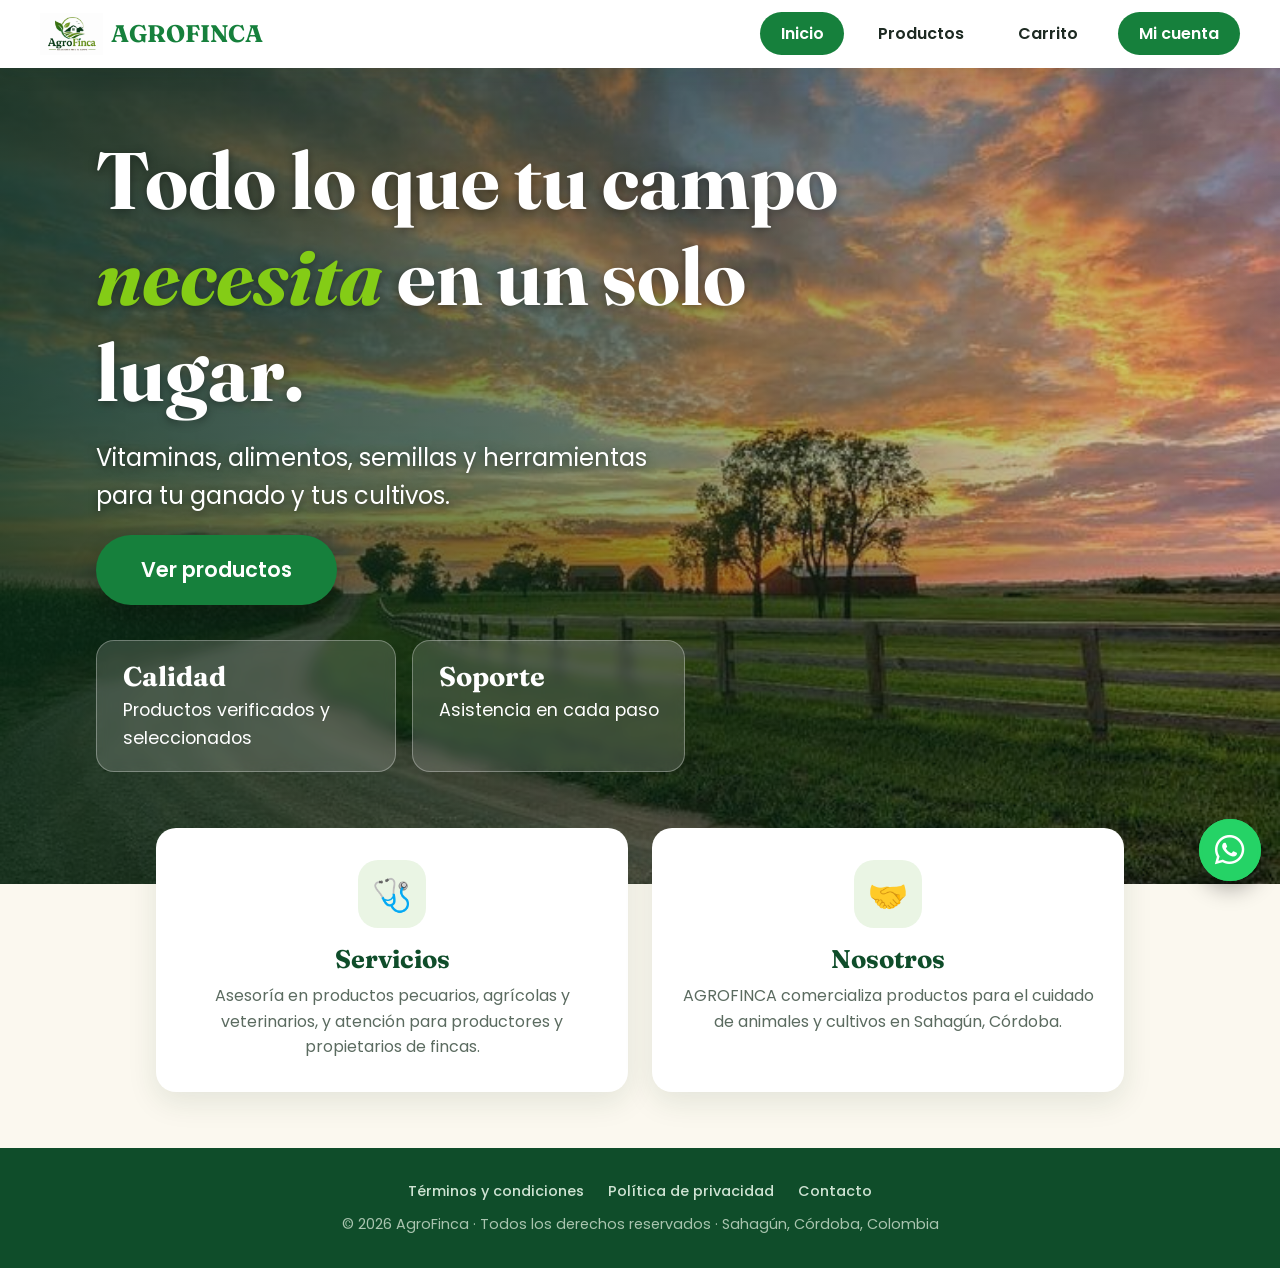
==== commit c0bf4ed9: "Add files via upload" ====
--- a/index.html
+++ b/index.html
@@ -37,7 +37,6 @@
 
     <section class="hero">
       <img src="img/hero.jpg" alt="Finca con ganado y camino de tierra">
-      <span class="hero__etiqueta">🌾 Productos agropecuarios en Sahagún</span>
       <h1>Todo lo que tu campo <em>necesita</em> en un solo lugar.</h1>
       <p class="hero__texto">Vitaminas, alimentos, semillas y herramientas para tu ganado y tus cultivos.</p>
       <a href="productos.html" class="btn">Ver productos</a>
